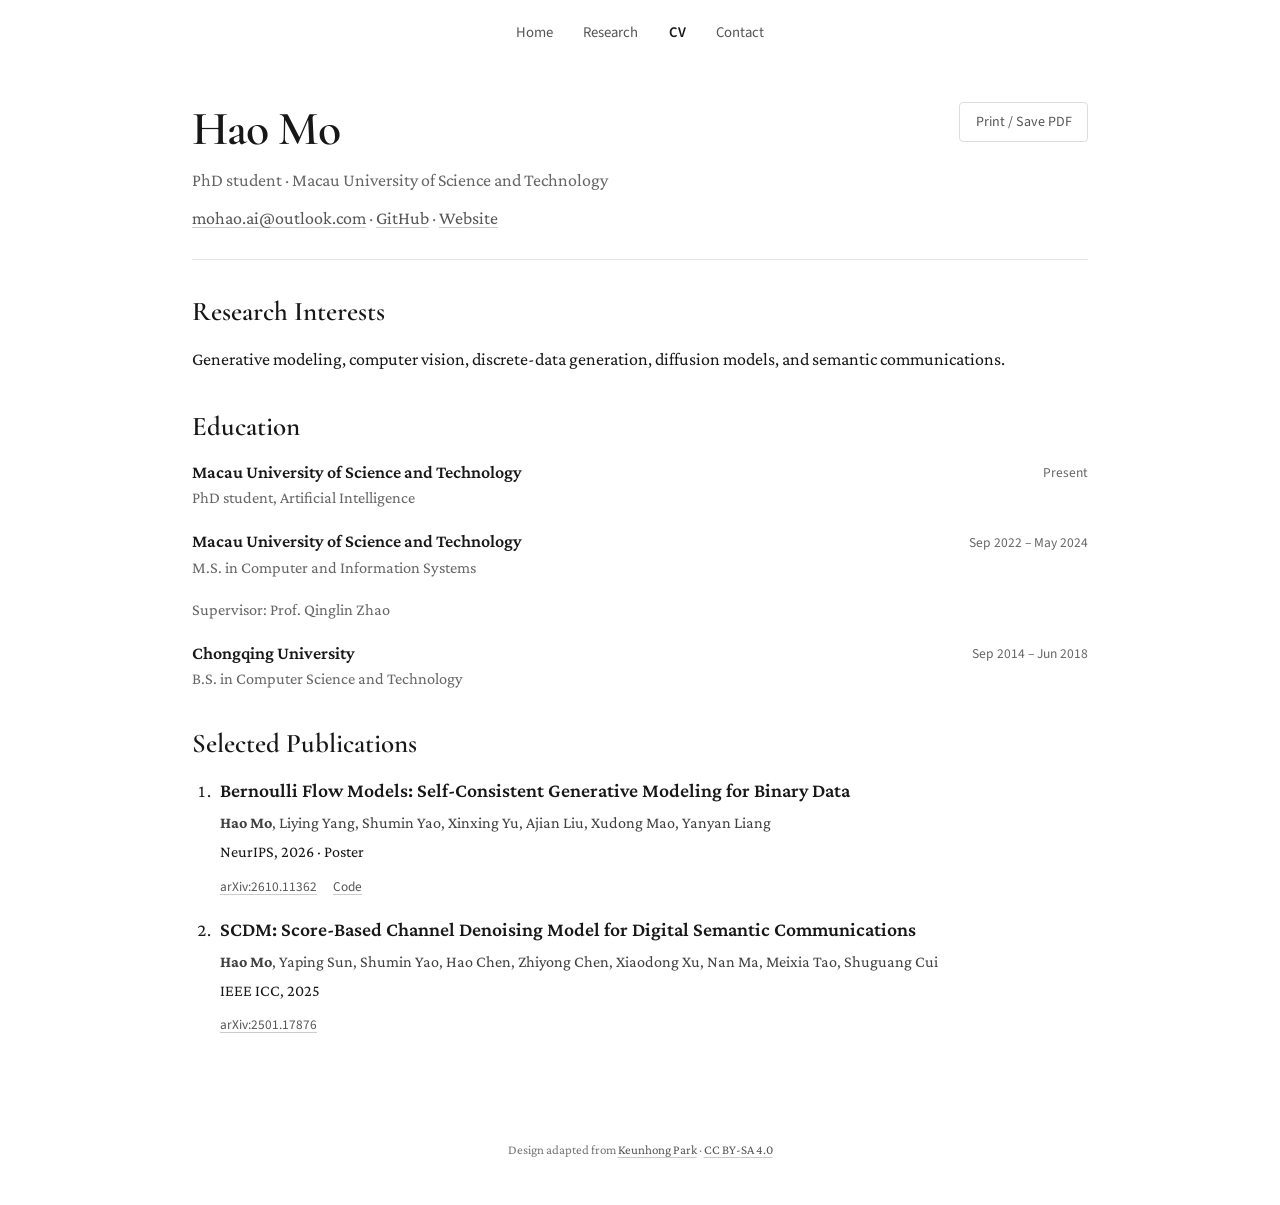
==== cv.html @ dd37f868 "Add Hao Mo academic homepage and printable CV" ====
<!doctype html>
<html lang="en">
<head>
  <meta charset="utf-8">
  <meta name="viewport" content="width=device-width, initial-scale=1">
  <title>Curriculum Vitae — Hao Mo</title>
  <meta name="description" content="Hao Mo: education, research interests, and selected publications.">
  <link rel="canonical" href="https://minimo6666.github.io/cv.html">
  <link rel="icon" type="image/png" href="assets/images/avatar.png">
  <link rel="stylesheet" href="assets/styles.css">
</head>
<body>
  <a class="skip-link" href="#main">Skip to content</a>
  <header class="site-header">
    <nav class="container" aria-label="Main navigation">
      <a href="./">Home</a><a href="index.html#publications">Research</a><a href="cv.html" aria-current="page">CV</a><a href="index.html#contact">Contact</a>
    </nav>
  </header>
  <main id="main" class="container cv-page">
    <div class="cv-heading">
      <div><h1>Hao Mo</h1><p>PhD student · Macau University of Science and Technology</p><p><a href="mailto:mohao.ai@outlook.com">mohao.ai@outlook.com</a> · <a href="https://github.com/minimo6666">GitHub</a> · <a href="https://minimo6666.github.io/">Website</a></p></div>
      <button type="button" class="print-button" onclick="window.print()">Print / Save PDF</button>
    </div>
    <section class="cv-section" aria-labelledby="interests-title">
      <h2 id="interests-title">Research Interests</h2>
      <p>Generative modeling, computer vision, discrete-data generation, diffusion models, and semantic communications.</p>
    </section>
    <section class="cv-section" aria-labelledby="education-title">
      <h2 id="education-title">Education</h2>
      <ul class="education-list">
        <li><div><h3>Macau University of Science and Technology</h3><p>PhD student, Artificial Intelligence</p></div><time>Present</time></li>
        <li><div><h3>Macau University of Science and Technology</h3><p>M.S. in Computer and Information Systems</p><p>Supervisor: Prof. Qinglin Zhao</p></div><time>Sep 2022 – May 2024</time></li>
        <li><div><h3>Chongqing University</h3><p>B.S. in Computer Science and Technology</p></div><time>Sep 2014 – Jun 2018</time></li>
      </ul>
    </section>
    <section class="cv-section" aria-labelledby="publications-title">
      <h2 id="publications-title">Selected Publications</h2>
      <ol class="cv-publications">
        <li>
          <h3>Bernoulli Flow Models: Self-Consistent Generative Modeling for Binary Data</h3>
          <p class="authors"><strong>Hao Mo</strong>, Liying Yang, Shumin Yao, Xinxing Yu, Ajian Liu, Xudong Mao, Yanyan Liang</p>
          <p class="venue">NeurIPS, 2026 · Poster</p>
          <p class="paper-links"><a href="https://arxiv.org/abs/2610.11362">arXiv:2610.11362</a><a href="https://github.com/minimo6666/BFM_NeurIPS2026">Code</a></p>
        </li>
        <li>
          <h3>SCDM: Score-Based Channel Denoising Model for Digital Semantic Communications</h3>
          <p class="authors"><strong>Hao Mo</strong>, Yaping Sun, Shumin Yao, Hao Chen, Zhiyong Chen, Xiaodong Xu, Nan Ma, Meixia Tao, Shuguang Cui</p>
          <p class="venue">IEEE ICC, 2025</p>
          <p class="paper-links"><a href="https://arxiv.org/abs/2501.17876">arXiv:2501.17876</a></p>
        </li>
      </ol>
    </section>
  </main>
  <footer class="site-footer"><div class="container"><p class="credit">Design adapted from <a href="https://keunhong.com/">Keunhong Park</a> · <a href="https://creativecommons.org/licenses/by-sa/4.0/">CC BY-SA 4.0</a></p></div></footer>
</body>
</html>
---- assets/styles.css ----
/* Adapted from Keunhong Park's academic website, CC BY-SA 4.0.
   Original: https://github.com/keunhong/keunhong.github.io */
@import url('https://fonts.googleapis.com/css2?family=Cormorant+Garamond:wght@400;500;600;700&family=Crimson+Pro:ital,wght@0,400;0,500;0,600;0,700;1,400&family=Source+Sans+3:wght@400;500;600&display=swap');

:root {
  --surface: #fff;
  --surface-muted: #faf9f5;
  --text: #171717;
  --body: #404040;
  --muted: #666;
  --border: #e5e5e5;
  --serif: 'Crimson Pro', Georgia, Cambria, serif;
  --display: 'Cormorant Garamond', Georgia, serif;
  --sans: 'Source Sans 3', system-ui, sans-serif;
}
* { box-sizing: border-box; }
html { scroll-behavior: smooth; scroll-padding-top: 2rem; font-size: 18px; }
body { margin: 0; color: var(--text); background: var(--surface); font-family: var(--serif); line-height: 1.65; -webkit-font-smoothing: antialiased; }
img { display: block; max-width: 100%; }
a { color: #555; text-decoration-color: #ccc; text-decoration-thickness: 1px; text-underline-offset: 3px; }
a:hover { color: #111; text-decoration-color: #555; }
a:focus-visible, button:focus-visible { outline: 2px solid #555; outline-offset: 5px; border-radius: 2px; }
h1, h2, h3, p { margin: 0; }
h1, h2 { font-family: var(--display); font-weight: 600; line-height: 1.15; }
h1 { font-size: clamp(2.1rem, 5vw, 2.65rem); letter-spacing: -.02em; }
h2 { font-size: 1.75rem; margin-bottom: 1.7rem; }
h3 { font-size: 1.1rem; font-weight: 600; line-height: 1.35; }
p + p { margin-top: .85rem; }
.container { width: min(100%, 896px); padding-inline: 24px; margin-inline: auto; }
.skip-link { position: absolute; left: 1rem; top: -5rem; background: #fff; padding: .5rem 1rem; z-index: 10; }
.skip-link:focus { top: 1rem; }
.site-header { padding: 1.15rem 0; }
.site-header nav { display: flex; justify-content: center; gap: 1.7rem; font-family: var(--sans); font-size: .82rem; }
.site-header a { text-decoration: none; }
.site-header a[aria-current='page'] { font-weight: 600; color: #171717; }
.hero { padding: 3.3rem 0 3.6rem; }
.hero-grid { display: grid; grid-template-columns: 216px 1fr; align-items: start; gap: 2rem; }
.avatar { width: 216px; height: 216px; object-fit: cover; }
.bio { margin-top: 1rem; color: var(--body); }
.profile-links { display: flex; flex-wrap: wrap; gap: 1.2rem; margin-top: 1.3rem; font-family: var(--sans); font-size: .82rem; }
.profile-links a { display: inline-flex; align-items: center; gap: .35rem; text-decoration: none; }
.icon { width: 16px; height: 16px; flex: 0 0 auto; }
.highlights { position: relative; padding: 3.1rem 0; }
.highlights::before { content: ''; position: absolute; inset: 0; background: var(--surface-muted); mask-image: linear-gradient(to bottom, transparent, #000 14%, #000 86%, transparent); }
.highlights .container { position: relative; }
.highlight-grid { display: grid; grid-template-columns: repeat(2, minmax(0, 1fr)); gap: 1.5rem; }
.highlight { background: #fff; border-radius: 8px; overflow: hidden; transition: transform .2s, box-shadow .2s; }
.highlight:hover { transform: translateY(-3px); box-shadow: 0 3px 12px #00000008; }
.highlight > a { display: block; color: inherit; text-decoration: none; }
.highlight-image { aspect-ratio: 1.72; display: flex; align-items: center; padding: 1.1rem; border-bottom: 1px solid #f4f3ef; }
.highlight-image img { width: 100%; height: 100%; object-fit: contain; }
.highlight-copy { padding: 1rem 1.15rem 1.15rem; }
.highlight-copy h3 { font-size: 1.13rem; }
.highlight-copy p { color: var(--muted); font-size: .92rem; line-height: 1.5; margin-top: .4rem; }
.eyebrow { display: block; color: var(--muted); font-family: var(--sans); font-size: .68rem; letter-spacing: .09em; text-transform: uppercase; margin-bottom: .4rem; }
.publications { padding: 3.3rem 0 1.9rem; }
.publication { display: grid; grid-template-columns: 170px 1fr; gap: 1.5rem; margin-bottom: 2.3rem; }
.publication-image { align-self: start; display: flex; align-items: center; justify-content: center; height: 124px; padding: .5rem; background: #fff; border: 1px solid #f1f0ed; border-radius: 4px; }
.publication-image img { width: 100%; height: 100%; object-fit: contain; }
.publication h3 a { color: var(--text); text-decoration: none; }
.publication h3 a:hover { text-decoration: underline; }
.authors { font-size: .9rem; color: var(--body); line-height: 1.5; margin-top: .35rem; }
.venue { font-size: .9rem; margin-top: .2rem; }
.venue span { color: var(--muted); font-style: italic; }
.description { font-size: .94rem; color: var(--muted); line-height: 1.5; margin-top: .45rem; }
.paper-links { display: flex; flex-wrap: wrap; gap: .9rem; font-family: var(--sans); font-size: .74rem; margin-top: .6rem; }
.education { padding: 1rem 0 3rem; }
.education-list { list-style: none; margin: 0; padding: 0; }
.education-list li { display: flex; justify-content: space-between; gap: 1rem; margin-bottom: 1rem; }
.education-list h3 { font-size: 1rem; }
.education-list p, .education-list time { font-size: .91rem; color: var(--muted); }
.education-list time { flex-shrink: 0; font-family: var(--sans); font-size: .75rem; padding-top: .14rem; }
.site-footer { padding: 1.7rem 0 2.5rem; color: var(--muted); text-align: center; font-size: .78rem; }
.site-footer .contact { font-family: var(--sans); font-size: .82rem; margin-bottom: .8rem; }
.site-footer .credit { font-size: .72rem; color: #737373; }
.cv-page { padding: 2rem 0 3rem; }
.cv-heading { display: flex; justify-content: space-between; align-items: start; gap: 1rem; border-bottom: 1px solid var(--border); padding-bottom: 1.4rem; margin-bottom: 2rem; }
.cv-heading p { color: var(--muted); margin-top: .5rem; }
.cv-section { margin-top: 2rem; }
.cv-section h2 { margin-bottom: 1rem; font-size: 1.5rem; }
.cv-publications { padding-left: 1.2rem; }
.cv-publications li { padding-left: .35rem; margin-bottom: 1rem; }
.print-button { font: .78rem var(--sans); color: #555; border: 1px solid #ddd; background: #fff; padding: .5rem .85rem; border-radius: 4px; cursor: pointer; white-space: nowrap; }
.print-button:hover { border-color: #999; }
@media (max-width: 640px) {
  html { font-size: 17px; }
  .container { padding-inline: 22px; }
  .hero { padding-top: 1.8rem; padding-bottom: 2rem; }
  .hero-grid { grid-template-columns: 1fr; gap: 1.4rem; text-align: center; }
  .avatar { width: 156px; height: 156px; margin-inline: auto; }
  .bio { max-width: 34rem; margin-inline: auto; }
  .profile-links { justify-content: center; }
  .highlights { padding-block: 2.4rem; }
  .highlight-grid { grid-template-columns: 1fr; gap: 1.25rem; }
  .highlight-image { aspect-ratio: 2; }
  .publications { padding-top: 2.5rem; }
  .publication { grid-template-columns: 1fr; gap: .85rem; }
  .publication-image { height: 150px; padding: 1rem; }
  .education-list li { display: block; }
  .education-list time { display: block; margin-top: .2rem; }
  .cv-heading { flex-direction: column; }
}
@media (prefers-reduced-motion: reduce) {
  html { scroll-behavior: auto; }
  .highlight { transition: none; }
  .highlight:hover { transform: none; }
}
@media print {
  @page { margin: 17mm; }
  html, body { font-size: 10.5pt; color: #000; background: #fff; }
  .site-header, .site-footer, .print-button, .skip-link { display: none; }
  .container { max-width: none; width: 100%; padding: 0; }
  .cv-page { padding: 0; }
  .cv-heading { margin-bottom: 1.4rem; }
  .cv-section { margin-top: 1.3rem; }
  a { color: inherit; text-decoration: none; }
  li, .publication { break-inside: avoid; }
}
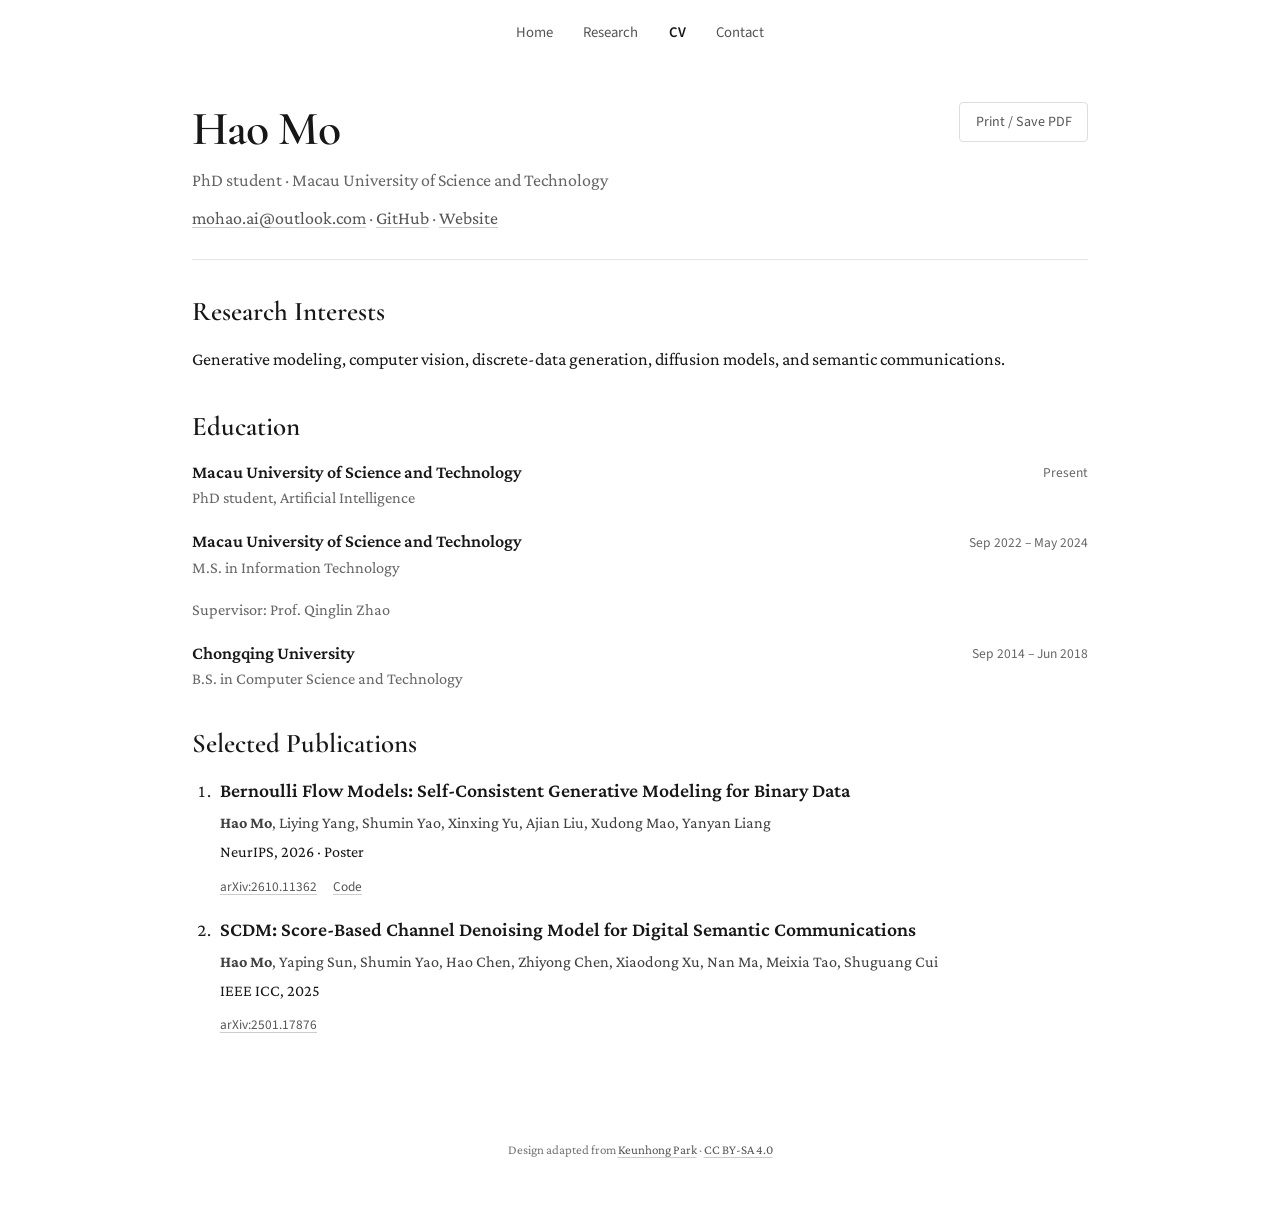
==== commit 54b20d57: "Correct master's degree to Information Technology" ====
--- a/cv.html
+++ b/cv.html
@@ -29,7 +29,7 @@
       <h2 id="education-title">Education</h2>
       <ul class="education-list">
         <li><div><h3>Macau University of Science and Technology</h3><p>PhD student, Artificial Intelligence</p></div><time>Present</time></li>
-        <li><div><h3>Macau University of Science and Technology</h3><p>M.S. in Computer and Information Systems</p><p>Supervisor: Prof. Qinglin Zhao</p></div><time>Sep 2022 – May 2024</time></li>
+        <li><div><h3>Macau University of Science and Technology</h3><p>M.S. in Information Technology</p><p>Supervisor: Prof. Qinglin Zhao</p></div><time>Sep 2022 – May 2024</time></li>
         <li><div><h3>Chongqing University</h3><p>B.S. in Computer Science and Technology</p></div><time>Sep 2014 – Jun 2018</time></li>
       </ul>
     </section>
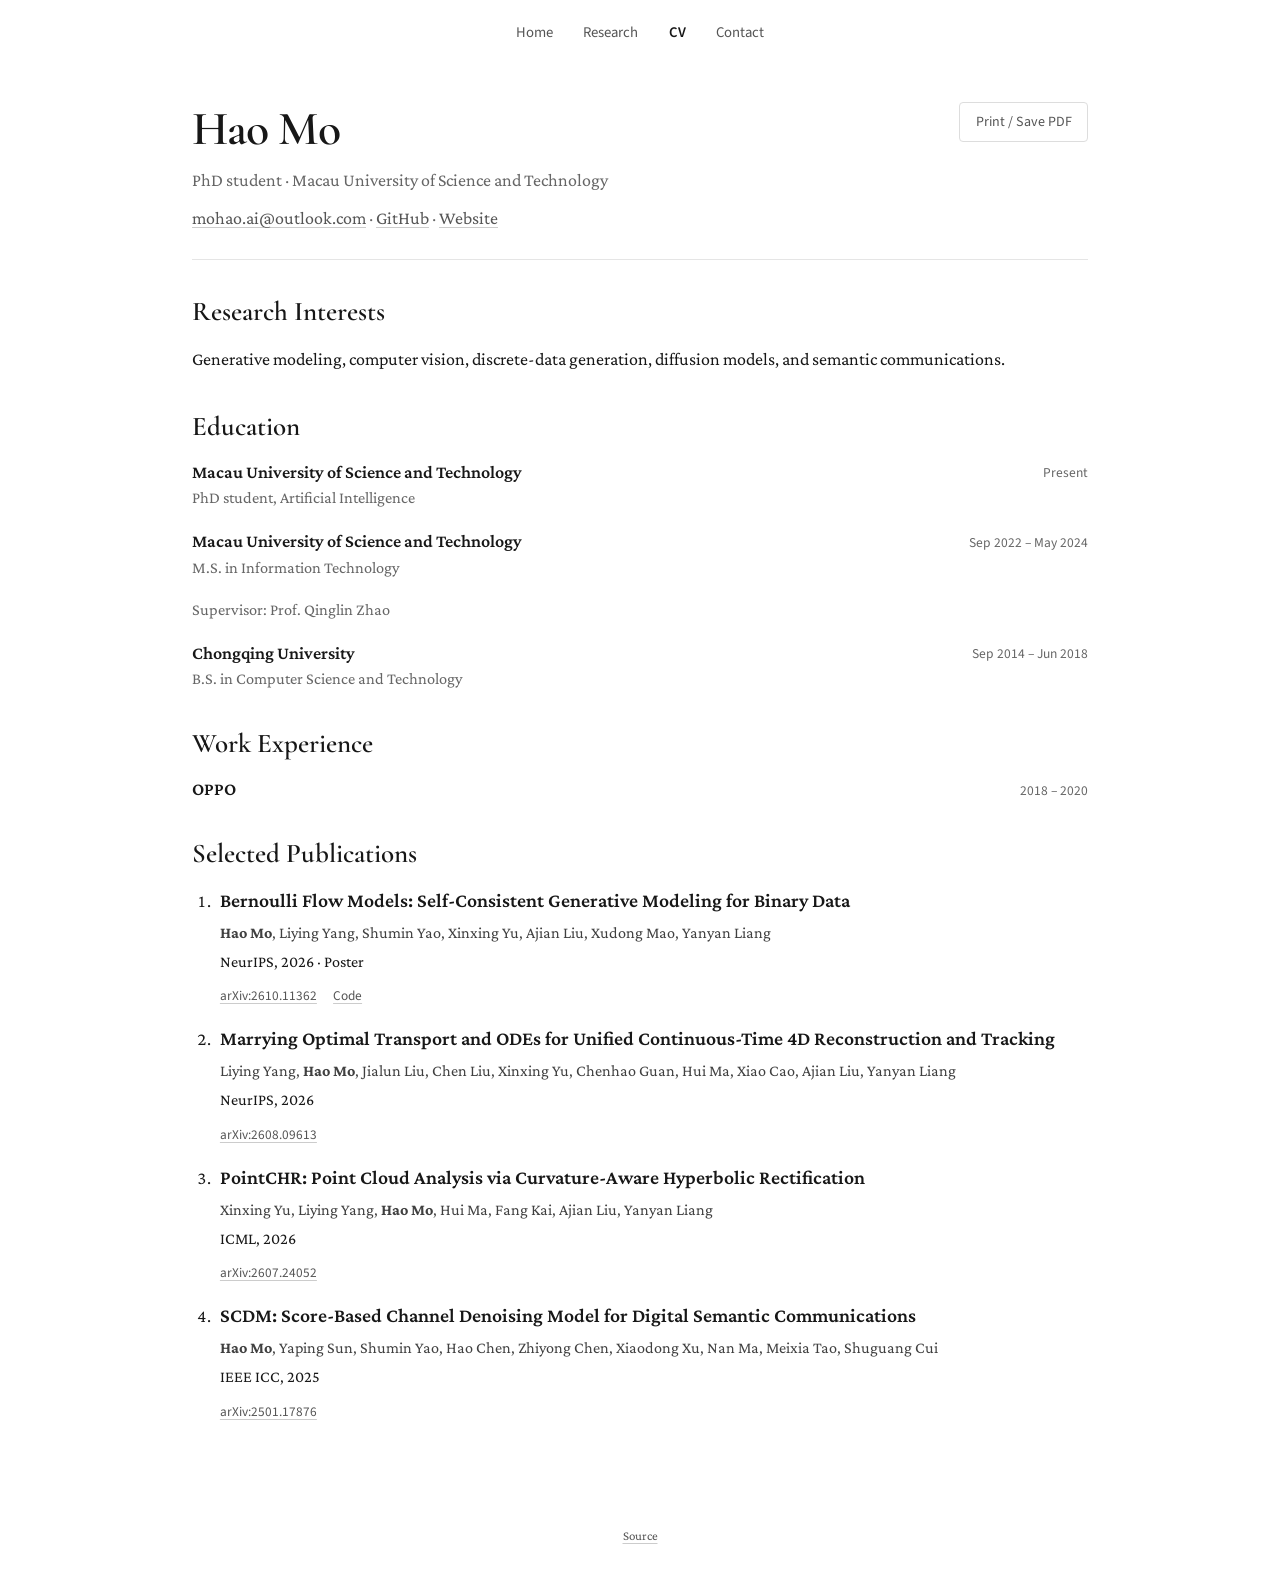
==== commit 18aec0ba: "Refine spacing, expand publications, and add OPPO experience" ====
--- a/cv.html
+++ b/cv.html
@@ -7,7 +7,7 @@
   <meta name="description" content="Hao Mo: education, research interests, and selected publications.">
   <link rel="canonical" href="https://minimo6666.github.io/cv.html">
   <link rel="icon" type="image/png" href="assets/images/avatar.png">
-  <link rel="stylesheet" href="assets/styles.css">
+  <link rel="stylesheet" href="assets/styles.css?v=20261016">
 </head>
 <body>
   <a class="skip-link" href="#main">Skip to content</a>
@@ -33,6 +33,12 @@
         <li><div><h3>Chongqing University</h3><p>B.S. in Computer Science and Technology</p></div><time>Sep 2014 – Jun 2018</time></li>
       </ul>
     </section>
+    <section class="cv-section" aria-labelledby="experience-title">
+      <h2 id="experience-title">Work Experience</h2>
+      <ul class="education-list">
+        <li><div><h3>OPPO</h3></div><time>2018 – 2020</time></li>
+      </ul>
+    </section>
     <section class="cv-section" aria-labelledby="publications-title">
       <h2 id="publications-title">Selected Publications</h2>
       <ol class="cv-publications">
@@ -43,6 +49,18 @@
           <p class="paper-links"><a href="https://arxiv.org/abs/2610.11362">arXiv:2610.11362</a><a href="https://github.com/minimo6666/BFM_NeurIPS2026">Code</a></p>
         </li>
         <li>
+          <h3>Marrying Optimal Transport and ODEs for Unified Continuous-Time 4D Reconstruction and Tracking</h3>
+          <p class="authors">Liying Yang, <strong>Hao Mo</strong>, Jialun Liu, Chen Liu, Xinxing Yu, Chenhao Guan, Hui Ma, Xiao Cao, Ajian Liu, Yanyan Liang</p>
+          <p class="venue">NeurIPS, 2026</p>
+          <p class="paper-links"><a href="https://arxiv.org/abs/2608.09613">arXiv:2608.09613</a></p>
+        </li>
+        <li>
+          <h3>PointCHR: Point Cloud Analysis via Curvature-Aware Hyperbolic Rectification</h3>
+          <p class="authors">Xinxing Yu, Liying Yang, <strong>Hao Mo</strong>, Hui Ma, Fang Kai, Ajian Liu, Yanyan Liang</p>
+          <p class="venue">ICML, 2026</p>
+          <p class="paper-links"><a href="https://arxiv.org/abs/2607.24052">arXiv:2607.24052</a></p>
+        </li>
+        <li>
           <h3>SCDM: Score-Based Channel Denoising Model for Digital Semantic Communications</h3>
           <p class="authors"><strong>Hao Mo</strong>, Yaping Sun, Shumin Yao, Hao Chen, Zhiyong Chen, Xiaodong Xu, Nan Ma, Meixia Tao, Shuguang Cui</p>
           <p class="venue">IEEE ICC, 2025</p>
@@ -51,6 +69,6 @@
       </ol>
     </section>
   </main>
-  <footer class="site-footer"><div class="container"><p class="credit">Design adapted from <a href="https://keunhong.com/">Keunhong Park</a> · <a href="https://creativecommons.org/licenses/by-sa/4.0/">CC BY-SA 4.0</a></p></div></footer>
+  <footer class="site-footer"><div class="container"><p class="credit"><a href="https://github.com/minimo6666/minimo6666.github.io">Source</a></p></div></footer>
 </body>
 </html>
--- a/assets/styles.css
+++ b/assets/styles.css
@@ -33,14 +33,14 @@
 .site-header nav { display: flex; justify-content: center; gap: 1.7rem; font-family: var(--sans); font-size: .82rem; }
 .site-header a { text-decoration: none; }
 .site-header a[aria-current='page'] { font-weight: 600; color: #171717; }
-.hero { padding: 3.3rem 0 3.6rem; }
+.hero { padding: 3.3rem 0 1.5rem; }
 .hero-grid { display: grid; grid-template-columns: 216px 1fr; align-items: start; gap: 2rem; }
 .avatar { width: 216px; height: 216px; object-fit: cover; }
 .bio { margin-top: 1rem; color: var(--body); }
 .profile-links { display: flex; flex-wrap: wrap; gap: 1.2rem; margin-top: 1.3rem; font-family: var(--sans); font-size: .82rem; }
 .profile-links a { display: inline-flex; align-items: center; gap: .35rem; text-decoration: none; }
 .icon { width: 16px; height: 16px; flex: 0 0 auto; }
-.highlights { position: relative; padding: 3.1rem 0; }
+.highlights { position: relative; padding: 1.6rem 0; }
 .highlights::before { content: ''; position: absolute; inset: 0; background: var(--surface-muted); mask-image: linear-gradient(to bottom, transparent, #000 14%, #000 86%, transparent); }
 .highlights .container { position: relative; }
 .highlight-grid { display: grid; grid-template-columns: repeat(2, minmax(0, 1fr)); gap: 1.5rem; }
@@ -53,8 +53,9 @@
 .highlight-copy h3 { font-size: 1.13rem; }
 .highlight-copy p { color: var(--muted); font-size: .92rem; line-height: 1.5; margin-top: .4rem; }
 .eyebrow { display: block; color: var(--muted); font-family: var(--sans); font-size: .68rem; letter-spacing: .09em; text-transform: uppercase; margin-bottom: .4rem; }
-.publications { padding: 3.3rem 0 1.9rem; }
+.publications { padding: 1.5rem 0 1.9rem; }
 .publication { display: grid; grid-template-columns: 170px 1fr; gap: 1.5rem; margin-bottom: 2.3rem; }
+.publication:last-child { margin-bottom: 0; }
 .publication-image { align-self: start; display: flex; align-items: center; justify-content: center; height: 124px; padding: .5rem; background: #fff; border: 1px solid #f1f0ed; border-radius: 4px; }
 .publication-image img { width: 100%; height: 100%; object-fit: contain; }
 .publication h3 a { color: var(--text); text-decoration: none; }
@@ -64,9 +65,11 @@
 .venue span { color: var(--muted); font-style: italic; }
 .description { font-size: .94rem; color: var(--muted); line-height: 1.5; margin-top: .45rem; }
 .paper-links { display: flex; flex-wrap: wrap; gap: .9rem; font-family: var(--sans); font-size: .74rem; margin-top: .6rem; }
-.education { padding: 1rem 0 3rem; }
+.education { padding: 1rem 0 1.2rem; }
+.experience { padding: 1rem 0 1.5rem; }
 .education-list { list-style: none; margin: 0; padding: 0; }
 .education-list li { display: flex; justify-content: space-between; gap: 1rem; margin-bottom: 1rem; }
+.education-list li:last-child { margin-bottom: 0; }
 .education-list h3 { font-size: 1rem; }
 .education-list p, .education-list time { font-size: .91rem; color: var(--muted); }
 .education-list time { flex-shrink: 0; font-family: var(--sans); font-size: .75rem; padding-top: .14rem; }
@@ -85,15 +88,15 @@
 @media (max-width: 640px) {
   html { font-size: 17px; }
   .container { padding-inline: 22px; }
-  .hero { padding-top: 1.8rem; padding-bottom: 2rem; }
+  .hero { padding-top: 1.8rem; padding-bottom: 1.2rem; }
   .hero-grid { grid-template-columns: 1fr; gap: 1.4rem; text-align: center; }
   .avatar { width: 156px; height: 156px; margin-inline: auto; }
   .bio { max-width: 34rem; margin-inline: auto; }
   .profile-links { justify-content: center; }
-  .highlights { padding-block: 2.4rem; }
+  .highlights { padding-block: 1.4rem; }
   .highlight-grid { grid-template-columns: 1fr; gap: 1.25rem; }
   .highlight-image { aspect-ratio: 2; }
-  .publications { padding-top: 2.5rem; }
+  .publications { padding-top: 1.4rem; }
   .publication { grid-template-columns: 1fr; gap: .85rem; }
   .publication-image { height: 150px; padding: 1rem; }
   .education-list li { display: block; }
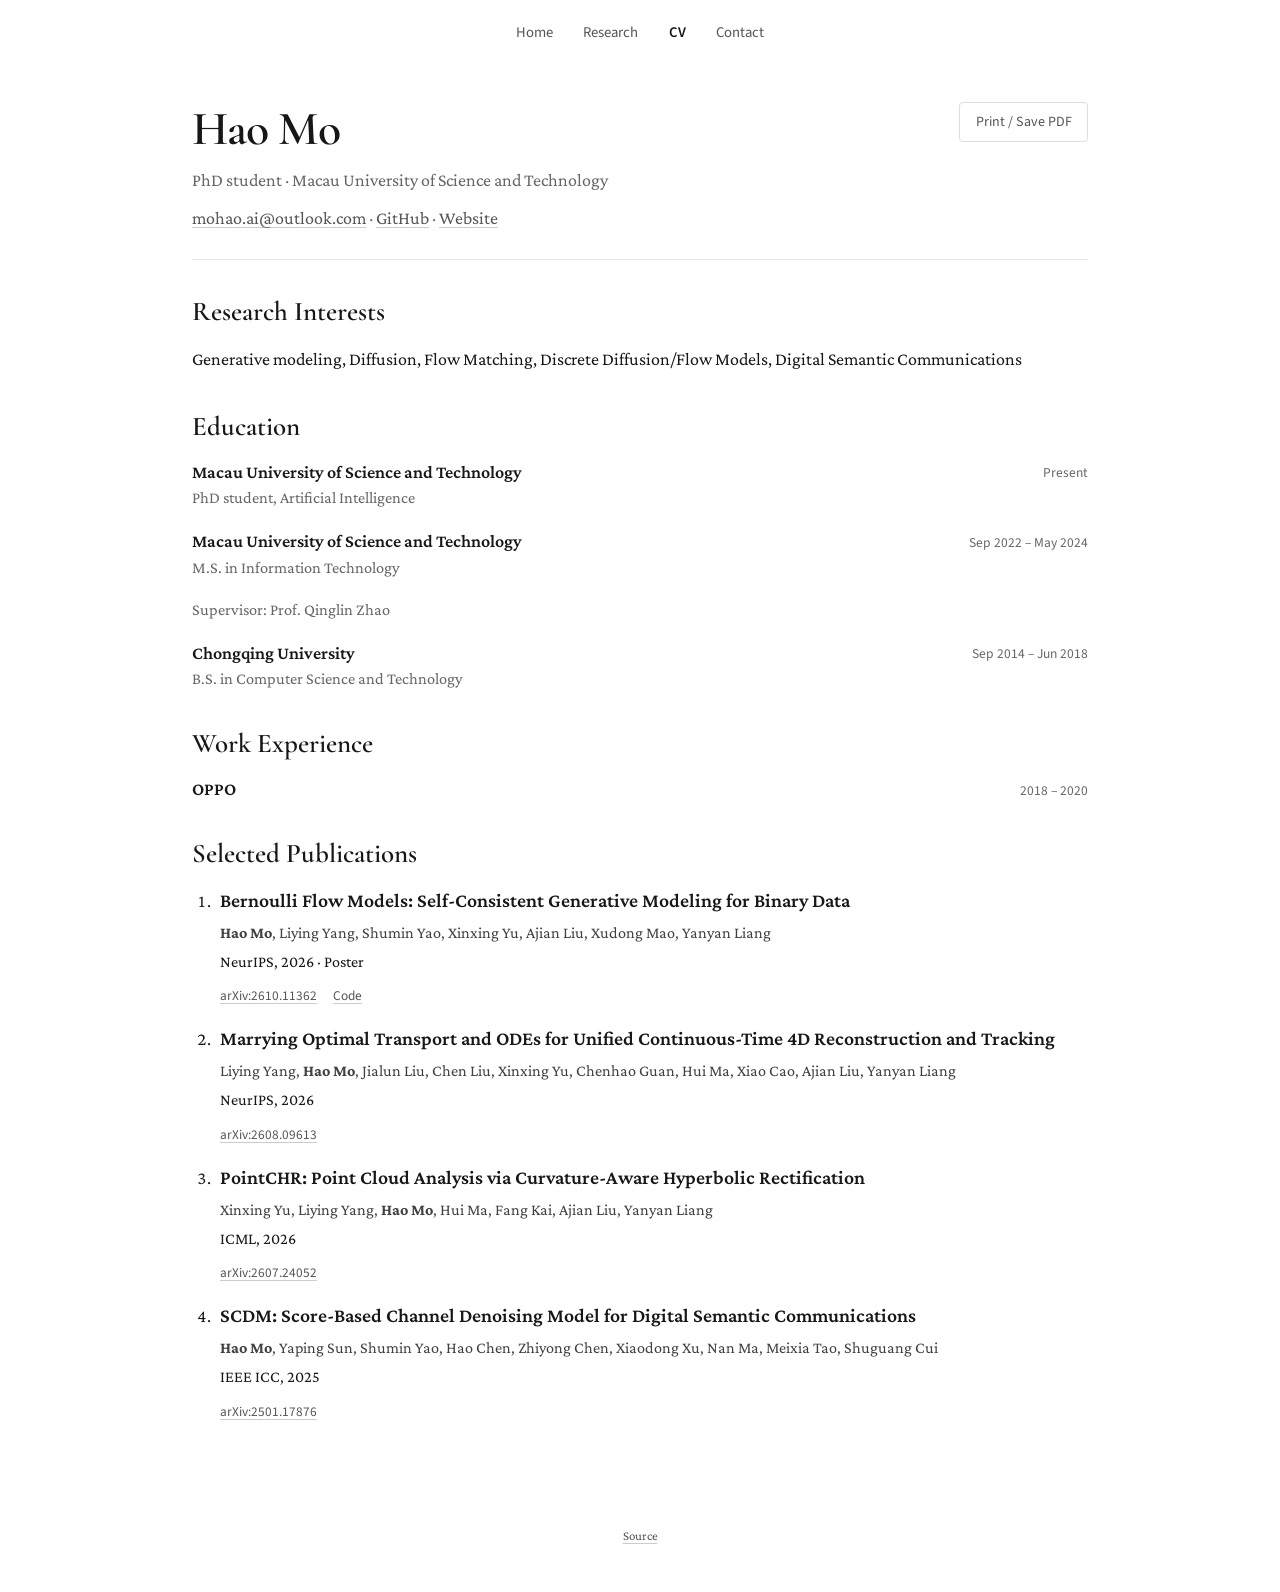
==== commit 844d6466: "Update CV research interests" ====
--- a/cv.html
+++ b/cv.html
@@ -23,7 +23,7 @@
     </div>
     <section class="cv-section" aria-labelledby="interests-title">
       <h2 id="interests-title">Research Interests</h2>
-      <p>Generative modeling, computer vision, discrete-data generation, diffusion models, and semantic communications.</p>
+      <p>Generative modeling, Diffusion, Flow Matching, Discrete Diffusion/Flow Models, Digital Semantic Communications</p>
     </section>
     <section class="cv-section" aria-labelledby="education-title">
       <h2 id="education-title">Education</h2>
--- a/assets/styles.css
+++ b/assets/styles.css
@@ -35,7 +35,7 @@
 .site-header a[aria-current='page'] { font-weight: 600; color: #171717; }
 .hero { padding: 3.3rem 0 1.5rem; }
 .hero-grid { display: grid; grid-template-columns: 216px 1fr; align-items: start; gap: 2rem; }
-.avatar { width: 216px; height: 216px; object-fit: cover; }
+.avatar { width: 216px; height: 216px; border-radius: 50%; object-fit: cover; object-position: center 35%; }
 .bio { margin-top: 1rem; color: var(--body); }
 .profile-links { display: flex; flex-wrap: wrap; gap: 1.2rem; margin-top: 1.3rem; font-family: var(--sans); font-size: .82rem; }
 .profile-links a { display: inline-flex; align-items: center; gap: .35rem; text-decoration: none; }
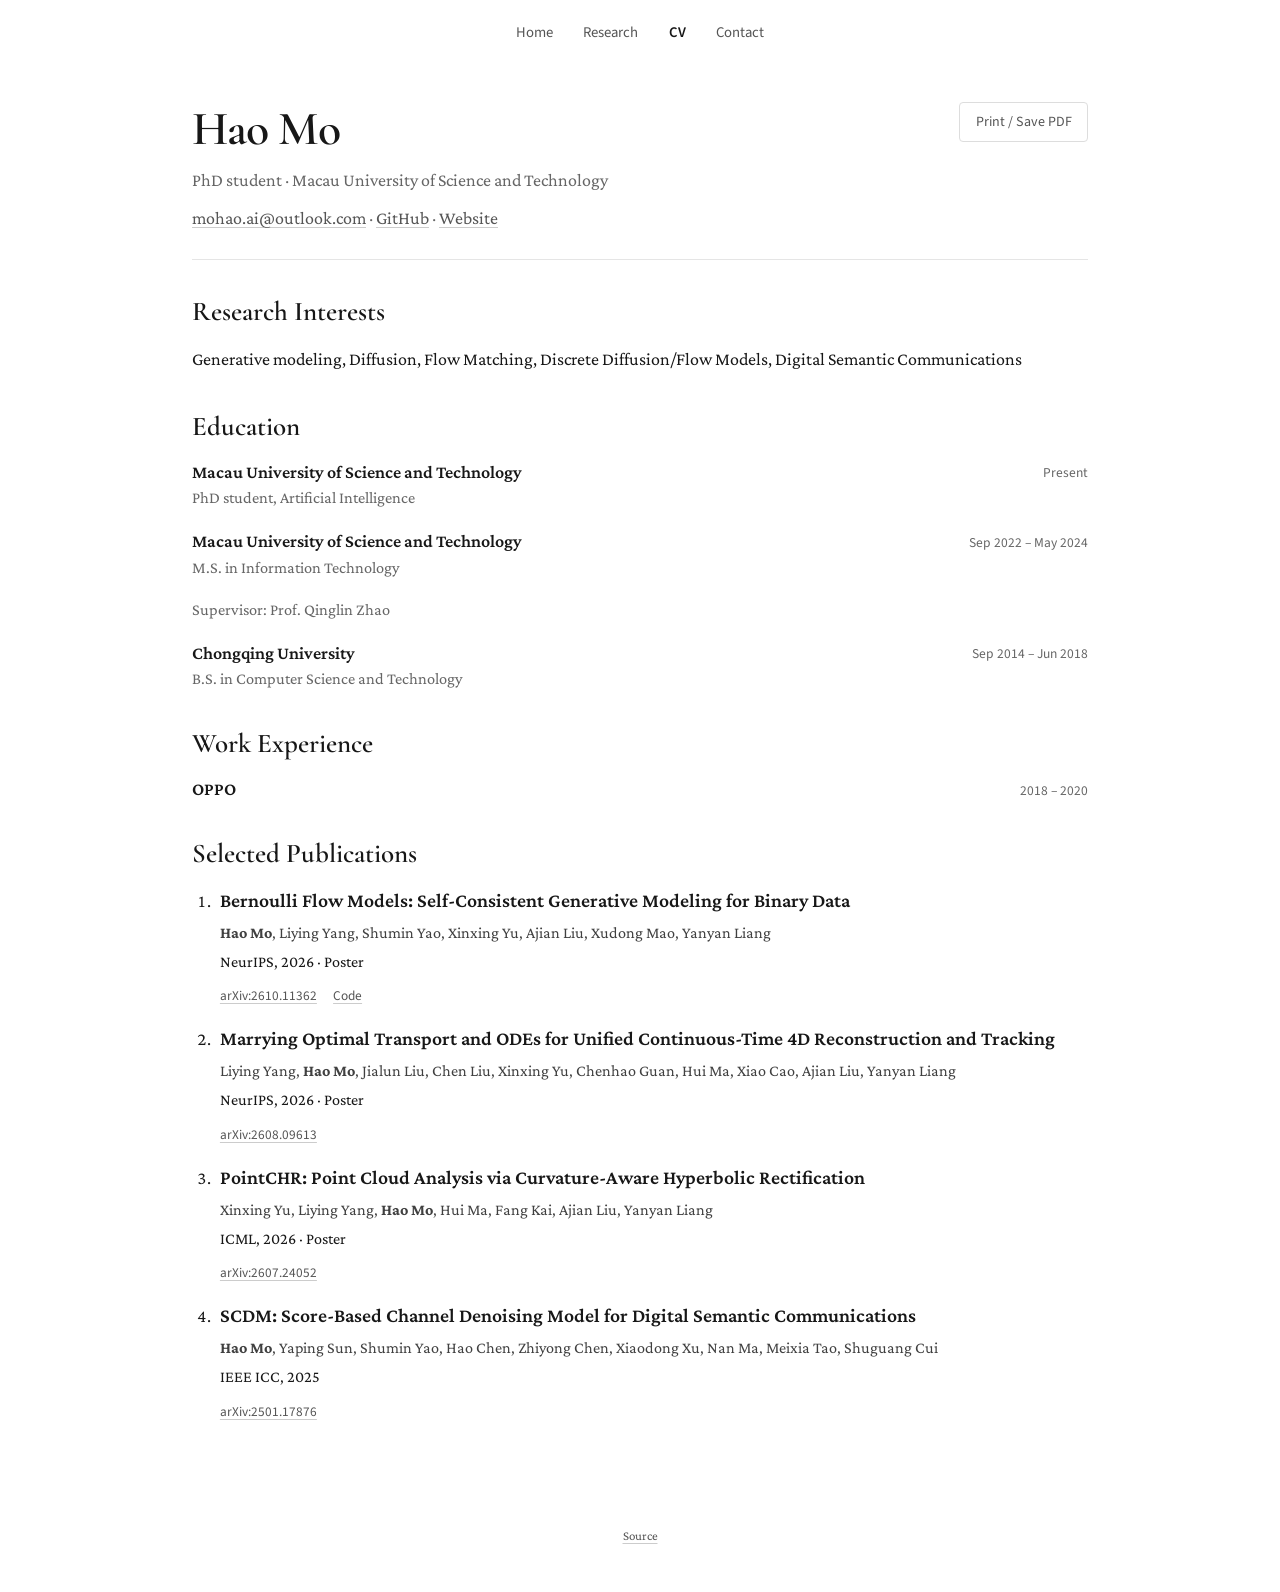
==== commit dd0a9c20: "Label accepted papers as posters" ====
--- a/cv.html
+++ b/cv.html
@@ -51,13 +51,13 @@
         <li>
           <h3>Marrying Optimal Transport and ODEs for Unified Continuous-Time 4D Reconstruction and Tracking</h3>
           <p class="authors">Liying Yang, <strong>Hao Mo</strong>, Jialun Liu, Chen Liu, Xinxing Yu, Chenhao Guan, Hui Ma, Xiao Cao, Ajian Liu, Yanyan Liang</p>
-          <p class="venue">NeurIPS, 2026</p>
+          <p class="venue">NeurIPS, 2026 · Poster</p>
           <p class="paper-links"><a href="https://arxiv.org/abs/2608.09613">arXiv:2608.09613</a></p>
         </li>
         <li>
           <h3>PointCHR: Point Cloud Analysis via Curvature-Aware Hyperbolic Rectification</h3>
           <p class="authors">Xinxing Yu, Liying Yang, <strong>Hao Mo</strong>, Hui Ma, Fang Kai, Ajian Liu, Yanyan Liang</p>
-          <p class="venue">ICML, 2026</p>
+          <p class="venue">ICML, 2026 · Poster</p>
           <p class="paper-links"><a href="https://arxiv.org/abs/2607.24052">arXiv:2607.24052</a></p>
         </li>
         <li>
